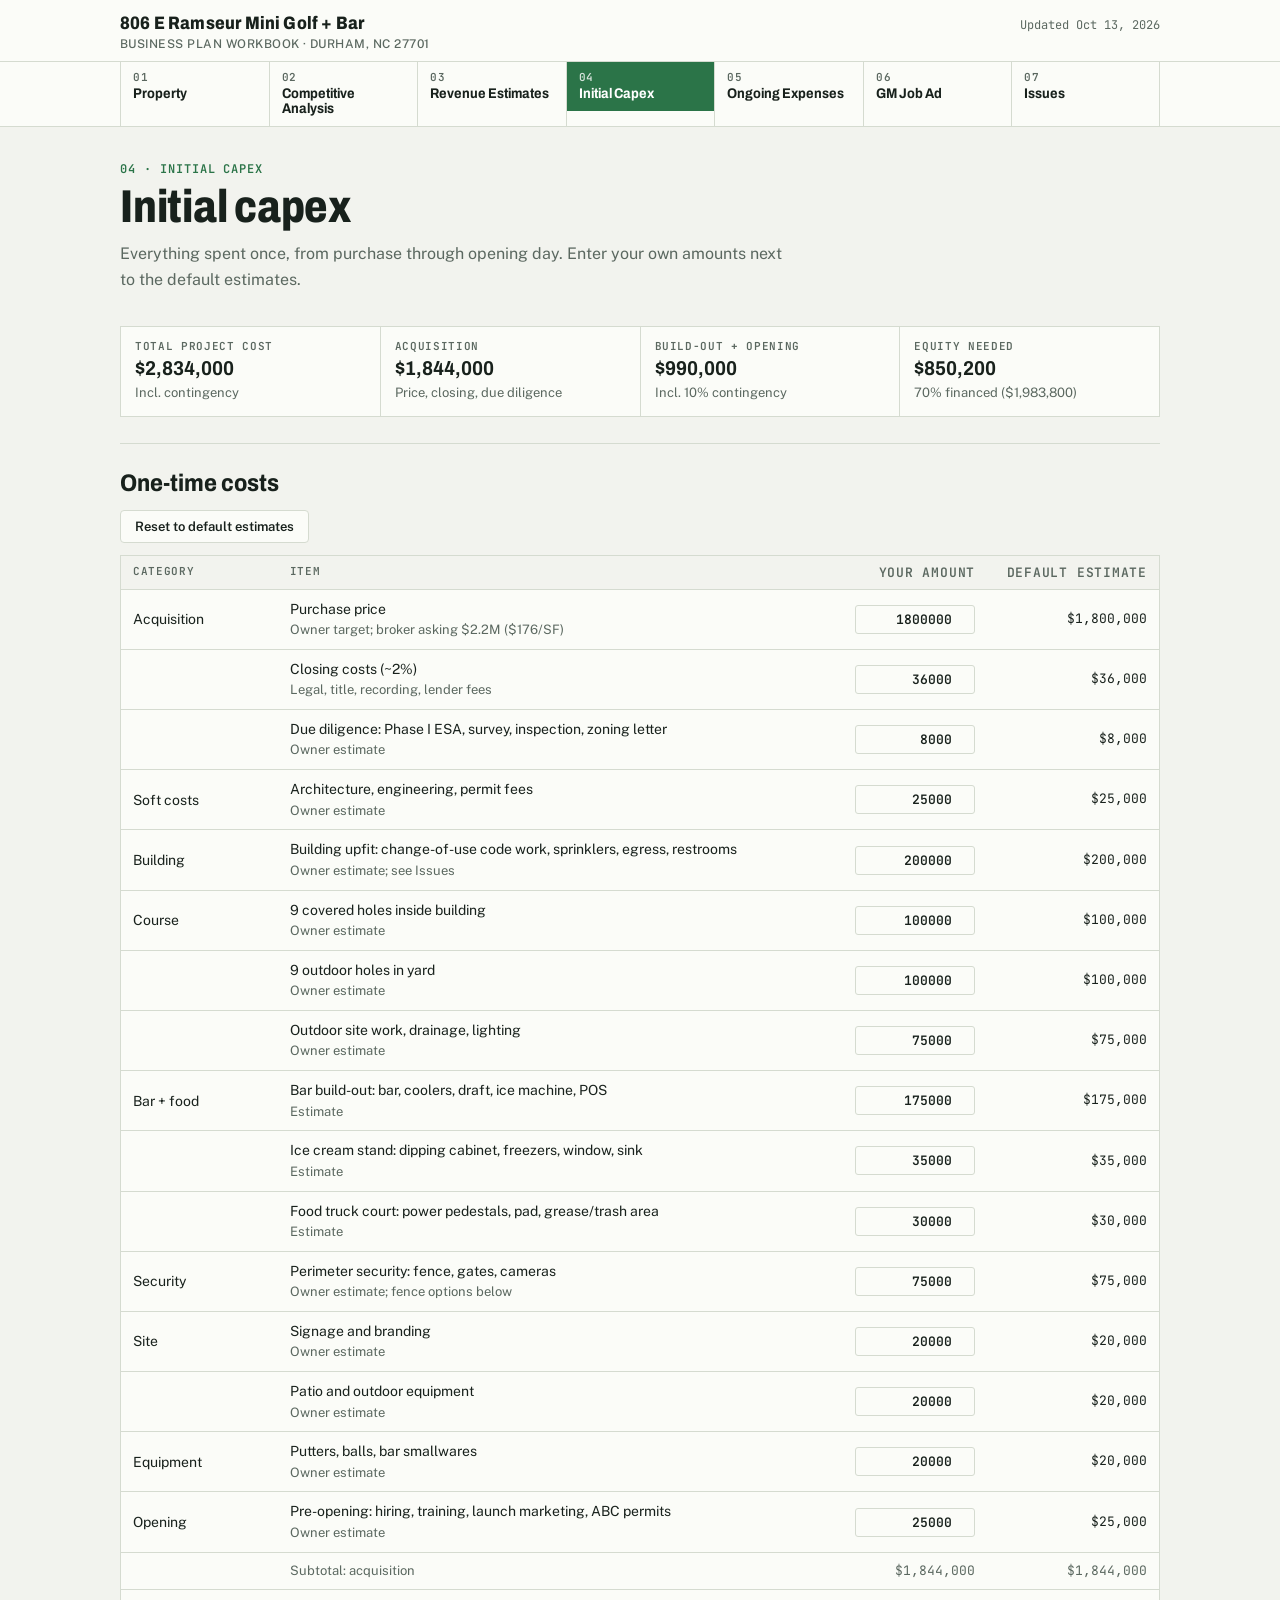
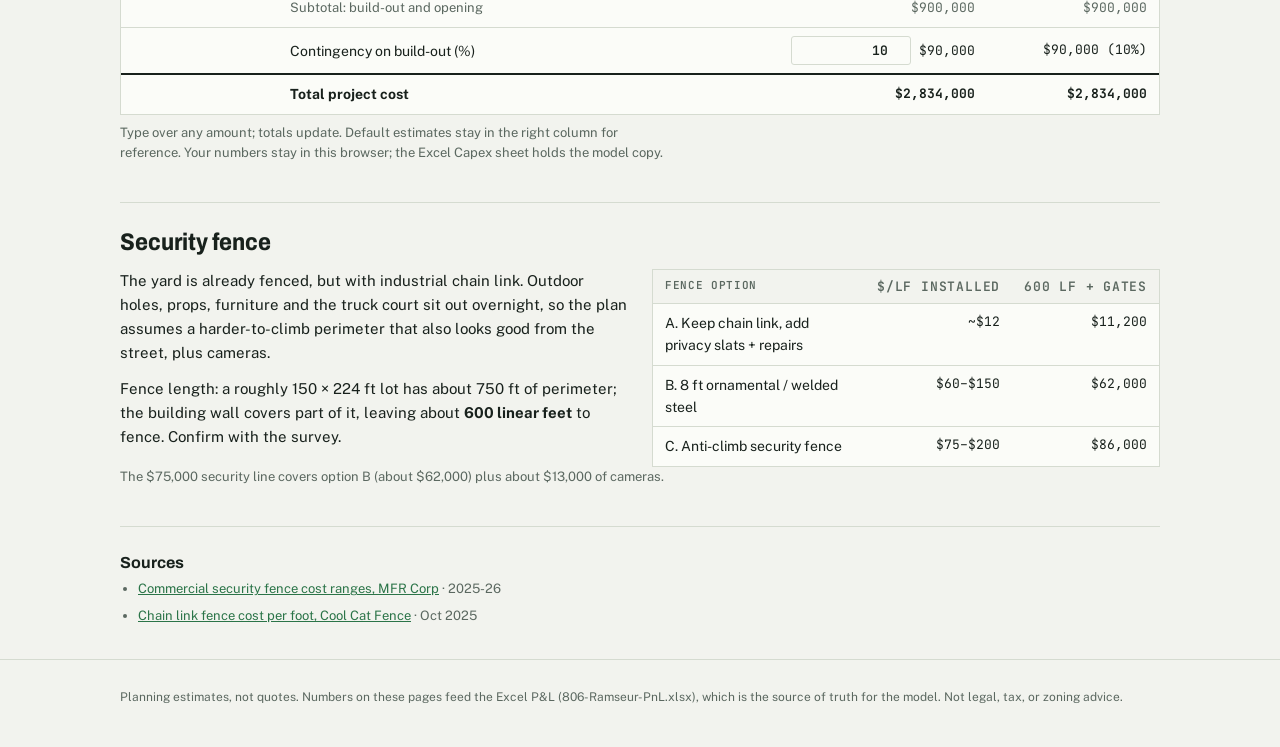
==== capex.html @ c02e5e4b "Add files via upload" ====
<!doctype html><html lang="en"><head><meta charset="utf-8"><meta name="viewport" content="width=device-width, initial-scale=1, viewport-fit=cover"><title>806 Ramseur Initial Capex</title><link rel="preconnect" href="https://fonts.googleapis.com"><link rel="preconnect" href="https://fonts.gstatic.com" crossorigin><link rel="stylesheet" href="https://fonts.googleapis.com/css2?family=Archivo:wdth,wght@75..100,500..800&family=JetBrains+Mono:wght@400;600&family=Public+Sans:wght@400;600;700&display=swap"><link rel="stylesheet" href="styles.css"></head><body>
<header class="mast"><div class="wrap"><div class="brand">806 E Ramseur Mini Golf + Bar<small>Business plan workbook · Durham, NC 27701</small></div><div class="meta">Updated Oct 13, 2026</div></div></header>
<nav class="card-nav" aria-label="Plan sections"><ol><li><a href="index.html"><span class="no">01</span><span class="nm">Property</span></a></li><li><a href="competition.html"><span class="no">02</span><span class="nm">Competitive Analysis</span></a></li><li><a href="revenue.html"><span class="no">03</span><span class="nm">Revenue Estimates</span></a></li><li><a href="capex.html" aria-current="page"><span class="no">04</span><span class="nm">Initial Capex</span></a></li><li><a href="opex.html"><span class="no">05</span><span class="nm">Ongoing Expenses</span></a></li><li><a href="gm-ad.html"><span class="no">06</span><span class="nm">GM Job Ad</span></a></li><li><a href="issues.html"><span class="no">07</span><span class="nm">Issues</span></a></li></ol></nav>
<main class="wrap">
<div class="ph"><div class="eyebrow">04 · Initial Capex</div><h1>Initial capex</h1><p class="lede">Everything spent once, from purchase through opening day. Enter your own amounts next to the default estimates.</p></div>

<section><div class="facts">
<div class="fact"><div class="k">Total project cost</div><div class="v" id="k_tot"></div><div class="s">Incl. contingency</div></div>
<div class="fact"><div class="k">Acquisition</div><div class="v" id="k_acq"></div><div class="s">Price, closing, due diligence</div></div>
<div class="fact"><div class="k">Build-out + opening</div><div class="v" id="k_bld"></div><div class="s" id="k_bld_s"></div></div>
<div class="fact"><div class="k">Equity needed</div><div class="v" id="k_eq"></div><div class="s" id="k_eq_s"></div></div>
</div></section>
<section><h2>One-time costs</h2>
<div class="btns" style="margin-bottom:12px"><button type="button" id="reset">Reset to default estimates</button></div>
<div class="tw"><table class="grid">
<thead><tr><th>Category</th><th>Item</th><th class="n">Your amount</th><th class="n">Default estimate</th></tr></thead>
<tbody id="ctab"></tbody></table></div>
<p class="note" id="cmsg" style="margin-top:8px">Type over any amount; totals update. Default estimates stay in the right column for reference. Your numbers stay in this browser; the Excel Capex sheet holds the model copy.</p>
</section>

<section><h2>Security fence</h2>
<div class="two">
<div><p>The yard is already fenced, but with industrial chain link. Outdoor holes, props, furniture and the truck court sit out overnight, so the plan assumes a harder-to-climb perimeter that also looks good from the street, plus cameras.</p>
<p>Fence length: a roughly 150 × 224 ft lot has about 750 ft of perimeter; the building wall covers part of it, leaving about <b>600 linear feet</b> to fence. Confirm with the survey.</p></div>
<div class="tw"><table>
<thead><tr><th>Fence option</th><th class="n">$/LF installed</th><th class="n">600 LF + gates</th></tr></thead>
<tbody>
<tr><td>A. Keep chain link, add privacy slats + repairs</td><td class="n">~$12</td><td class="n">$11,200</td></tr>
<tr><td>B. 8 ft ornamental / welded steel</td><td class="n">$60–$150</td><td class="n">$62,000</td></tr>
<tr><td>C. Anti-climb security fence</td><td class="n">$75–$200</td><td class="n">$86,000</td></tr>
</tbody></table></div></div>
<p class="note">The $75,000 security line covers option B (about $62,000) plus about $13,000 of cameras.</p>
</section>
<script>
const CC={"items": [{"cat": "Acquisition", "item": "Purchase price", "dflt": 1800000, "basis": "Owner target; broker asking $2.2M ($176/SF)"}, {"cat": "Acquisition", "item": "Closing costs (~2%)", "dflt": 36000, "basis": "Legal, title, recording, lender fees"}, {"cat": "Acquisition", "item": "Due diligence: Phase I ESA, survey, inspection, zoning letter", "dflt": 8000, "basis": "Owner estimate"}, {"cat": "Soft costs", "item": "Architecture, engineering, permit fees", "dflt": 25000, "basis": "Owner estimate"}, {"cat": "Building", "item": "Building upfit: change-of-use code work, sprinklers, egress, restrooms", "dflt": 200000, "basis": "Owner estimate; see Issues"}, {"cat": "Course", "item": "9 covered holes inside building", "dflt": 100000, "basis": "Owner estimate"}, {"cat": "Course", "item": "9 outdoor holes in yard", "dflt": 100000, "basis": "Owner estimate"}, {"cat": "Course", "item": "Outdoor site work, drainage, lighting", "dflt": 75000, "basis": "Owner estimate"}, {"cat": "Bar + food", "item": "Bar build-out: bar, coolers, draft, ice machine, POS", "dflt": 175000, "basis": "Estimate"}, {"cat": "Bar + food", "item": "Ice cream stand: dipping cabinet, freezers, window, sink", "dflt": 35000, "basis": "Estimate"}, {"cat": "Bar + food", "item": "Food truck court: power pedestals, pad, grease/trash area", "dflt": 30000, "basis": "Estimate"}, {"cat": "Security", "item": "Perimeter security: fence, gates, cameras", "dflt": 75000, "basis": "Owner estimate; fence options below"}, {"cat": "Site", "item": "Signage and branding", "dflt": 20000, "basis": "Owner estimate"}, {"cat": "Site", "item": "Patio and outdoor equipment", "dflt": 20000, "basis": "Owner estimate"}, {"cat": "Equipment", "item": "Putters, balls, bar smallwares", "dflt": 20000, "basis": "Owner estimate"}, {"cat": "Opening", "item": "Pre-opening: hiring, training, launch marketing, ABC permits", "dflt": 25000, "basis": "Owner estimate"}], "cont": 0.1, "debt": 0.7};
const fmt=v=>'$'+Math.round(v).toLocaleString('en-US');
let V=CC.items.map(x=>x.dflt),CONT=CC.cont;
try{const sv=JSON.parse(localStorage.getItem('ramseur-capex'));if(sv&&sv.v&&sv.v.length===V.length){V=sv.v;CONT=sv.c}}catch(e){}
function build(){let h='',cur='';
 CC.items.forEach((x,i)=>{h+=`<tr><td>${x.cat!==cur?x.cat:''}</td><td>${x.item}<div class="note">${x.basis}</div></td><td class="n"><input id="c${i}" type="number" min="0" step="1000" inputmode="decimal" value="${V[i]}" aria-label="${x.item}" style="width:120px"></td><td class="n">${fmt(x.dflt)}</td></tr>`;cur=x.cat});
 h+=`<tr class="sub"><td></td><td>Subtotal: acquisition</td><td class="n" id="s_acq"></td><td class="n" id="d_acq"></td></tr>`;
 h+=`<tr class="sub"><td></td><td>Subtotal: build-out and opening</td><td class="n" id="s_bld"></td><td class="n" id="d_bld"></td></tr>`;
 h+=`<tr><td></td><td>Contingency on build-out (%)</td><td class="n"><input id="cont" type="number" min="0" step="1" value="${Math.round(CONT*100)}" aria-label="Contingency percent" style="width:120px"> <span id="s_cont"></span></td><td class="n" id="d_cont"></td></tr>`;
 h+=`<tr class="total"><td></td><td>Total project cost</td><td class="n" id="s_tot"></td><td class="n" id="d_tot"></td></tr>`;
 document.getElementById('ctab').innerHTML=h}
function calc(){V=CC.items.map((x,i)=>parseFloat(document.getElementById('c'+i).value)||0);CONT=(parseFloat(document.getElementById('cont').value)||0)/100;
 const sum=(arr,acq)=>CC.items.reduce((s,x,i)=>s+((x.cat==='Acquisition')===acq?arr[i]:0),0);
 const a=sum(V,true),b=sum(V,false),c=b*CONT,t=a+b+c;
 const D=CC.items.map(x=>x.dflt),da=sum(D,true),db=sum(D,false),dc=db*CC.cont,dt=da+db+dc;
 const set=(id,v)=>document.getElementById(id).textContent=v;
 set('s_acq',fmt(a));set('s_bld',fmt(b));set('s_cont',fmt(c));set('s_tot',fmt(t));
 set('d_acq',fmt(da));set('d_bld',fmt(db));set('d_cont',fmt(dc)+' ('+Math.round(CC.cont*100)+'%)');set('d_tot',fmt(dt));
 set('k_tot',fmt(t));set('k_acq',fmt(a));set('k_bld',fmt(b+c));set('k_bld_s','Incl. '+Math.round(CONT*100)+'% contingency');
 set('k_eq',fmt(t*(1-CC.debt)));set('k_eq_s',Math.round(CC.debt*100)+'% financed ('+fmt(t*CC.debt)+')');
 try{localStorage.setItem('ramseur-capex',JSON.stringify({v:V,c:CONT}))}catch(e){}}
build();calc();
document.addEventListener('input',e=>{if(e.target.matches('input'))calc()});
document.getElementById('reset').addEventListener('click',()=>{V=CC.items.map(x=>x.dflt);CONT=CC.cont;build();calc();document.getElementById('cmsg').textContent='Default estimates restored.'});
</script>
<section><h3>Sources</h3><ul class="sources plain"><li><a href="https://mfrcorp.com/how-much-does-a-commercial-security-fence-cost-and-what-affects-pricing/" target="_blank" rel="noopener">Commercial security fence cost ranges, MFR Corp</a> · 2025-26</li><li><a href="https://coolcatfence.com/chain-link-fence-cost-per-foot/" target="_blank" rel="noopener">Chain link fence cost per foot, Cool Cat Fence</a> · Oct 2025</li></ul></section>
</main>
<footer><div class="wrap">Planning estimates, not quotes. Numbers on these pages feed the Excel P&amp;L (806-Ramseur-PnL.xlsx), which is the source of truth for the model. Not legal, tax, or zoning advice.</div></footer></body></html>
---- styles.css ----
/* Layout: one 1080px column; a scorecard-style nav strip across the top, sections stacked, tables in scroll wells */
:root{
  --bg:#f2f3ee; --surface:#fbfcf8; --ink:#18211c; --muted:#5b6860; --line:#d5dbd0;
  --turf:#2b7448; --turf-ink:#ffffff; --turf-soft:#e2eee5;
  --flag:#b9410f; --flag-soft:#f9e6dc; --amber:#9a6412; --amber-soft:#f6ecd6;
  --f-display:"Archivo","Arial Narrow",Arial,sans-serif;
  --f-body:"Public Sans",system-ui,-apple-system,"Segoe UI",sans-serif;
  --f-mono:"JetBrains Mono",ui-monospace,Menlo,Consolas,monospace;
}
@media (prefers-color-scheme: dark){:root:not([data-theme="light"]){
  --bg:#111613; --surface:#18201b; --ink:#e5ebe4; --muted:#9aa89f; --line:#2a352e;
  --turf:#5dbb84; --turf-ink:#0d140f; --turf-soft:#1d3226;
  --flag:#f08a5b; --flag-soft:#3a2118; --amber:#e3ac52; --amber-soft:#332818; color-scheme:dark}}
:root[data-theme="dark"]{
  --bg:#111613; --surface:#18201b; --ink:#e5ebe4; --muted:#9aa89f; --line:#2a352e;
  --turf:#5dbb84; --turf-ink:#0d140f; --turf-soft:#1d3226;
  --flag:#f08a5b; --flag-soft:#3a2118; --amber:#e3ac52; --amber-soft:#332818; color-scheme:dark}

*{box-sizing:border-box}
body{margin:0;background:var(--bg);color:var(--ink);font:15px/1.6 var(--f-body)}
a{color:var(--turf)}
a:focus-visible,button:focus-visible,input:focus-visible,select:focus-visible{outline:2px solid var(--turf);outline-offset:2px}
.wrap{max-width:1080px;margin:0 auto;padding-inline:20px}

/* masthead */
.mast{border-bottom:1px solid var(--line);background:var(--surface)}
.mast .wrap{display:flex;flex-wrap:wrap;align-items:baseline;justify-content:space-between;gap:4px 16px;padding-block:14px 10px}
.brand{font:800 18px/1.1 var(--f-display);font-stretch:85%;letter-spacing:.01em}
.brand small{display:block;font:500 12px var(--f-body);color:var(--muted);letter-spacing:.04em;text-transform:uppercase;margin-top:3px}
.mast .meta{font:12px var(--f-mono);color:var(--muted)}

/* scorecard nav */
.card-nav{overflow-x:auto;border-bottom:1px solid var(--line);background:var(--surface)}
.card-nav ol{list-style:none;margin:0 auto;padding:0 20px;max-width:1080px;display:grid;grid-template-columns:repeat(7,minmax(108px,1fr))}
.card-nav li{border-left:1px solid var(--line)}
.card-nav li:last-child{border-right:1px solid var(--line)}
.card-nav a{display:flex;flex-direction:column;gap:2px;padding:8px 12px 10px;text-decoration:none;color:var(--ink)}
.card-nav a .no{font:600 11px var(--f-mono);color:var(--muted);letter-spacing:.06em}
.card-nav a .nm{font:700 14px var(--f-display);font-stretch:90%}
.card-nav a:hover{background:var(--turf-soft)}
.card-nav a[aria-current="page"]{background:var(--turf);color:var(--turf-ink)}
.card-nav a[aria-current="page"] .no{color:var(--turf-ink);opacity:.8}

/* page header */
.ph{padding-block:34px 8px}
.eyebrow{font:600 12px var(--f-mono);letter-spacing:.08em;text-transform:uppercase;color:var(--turf)}
h1{font:800 clamp(30px,5vw,46px)/1.05 var(--f-display);font-stretch:80%;margin:6px 0 10px;text-wrap:balance;letter-spacing:-.005em}
h2{font:750 24px/1.15 var(--f-display);font-stretch:88%;margin:0 0 12px;text-wrap:balance}
h3{font:700 16px/1.3 var(--f-display);margin:0 0 6px}
.lede{max-width:68ch;color:var(--muted);font-size:16px;margin:0}
section{padding-block:26px;border-top:1px solid var(--line)}
.ph + section{border-top:0}
p{max-width:70ch;margin:0 0 12px}
ul.plain{margin:0;padding-left:18px;max-width:70ch}
ul.plain li{margin-bottom:6px}

/* facts */
.facts{display:grid;grid-template-columns:repeat(auto-fit,minmax(200px,1fr));gap:0;border-top:1px solid var(--line);border-left:1px solid var(--line)}
.fact{background:var(--surface);padding:12px 14px;min-width:0;border-right:1px solid var(--line);border-bottom:1px solid var(--line)}
.fact .k{font:600 11px var(--f-mono);letter-spacing:.06em;text-transform:uppercase;color:var(--muted)}
.fact .v{font:700 20px/1.25 var(--f-display);font-stretch:90%;margin-top:3px;font-variant-numeric:tabular-nums}
.fact .s{font-size:13px;color:var(--muted);margin-top:2px}

/* tables */
.tw{overflow-x:auto;border:1px solid var(--line);background:var(--surface)}
table{border-collapse:collapse;width:100%;font-size:14px}
th,td{padding:8px 12px;text-align:left;vertical-align:top;border-bottom:1px solid var(--line)}
thead th{font:600 11px var(--f-mono);letter-spacing:.06em;text-transform:uppercase;color:var(--muted);background:var(--bg);white-space:nowrap}
td.n,th.n{text-align:right;font-variant-numeric:tabular-nums;white-space:nowrap;font-family:var(--f-mono);font-size:13px}
tr.total td{font-weight:700;border-top:2px solid var(--ink);border-bottom:0}
tr.sub td{color:var(--muted);font-size:13px}
tbody tr:last-child td{border-bottom:0}

/* chips + callouts */
.chip{display:inline-block;font:600 11px var(--f-mono);letter-spacing:.04em;text-transform:uppercase;padding:2px 8px;border-radius:3px;white-space:nowrap}
.chip.inv{background:var(--flag-soft);color:var(--flag)}
.chip.open{background:var(--amber-soft);color:var(--amber)}
.chip.ok{background:var(--turf-soft);color:var(--turf)}
.callout{border-left:4px solid var(--flag);background:var(--flag-soft);padding:14px 16px;max-width:76ch}
.callout.green{border-color:var(--turf);background:var(--turf-soft)}
.callout p:last-child{margin-bottom:0}

.two{display:grid;grid-template-columns:repeat(auto-fit,minmax(300px,1fr));gap:24px}
.two > *{min-width:0}
.note{font-size:13px;color:var(--muted)}
.sources{font-size:13px;color:var(--muted)}
.sources li{margin-bottom:4px}
footer{padding-block:28px 40px;border-top:1px solid var(--line);font-size:12px;color:var(--muted)}

/* inputs */
.form{display:grid;grid-template-columns:repeat(auto-fill,minmax(230px,1fr));gap:14px 18px}
.form label{display:flex;flex-direction:column;gap:4px;font-size:13px;color:var(--muted)}
.form label b{color:var(--ink);font-weight:600}
.form input{font:600 15px var(--f-mono);padding:8px 10px;border:1px solid var(--line);background:var(--surface);color:var(--ink);border-radius:4px;width:100%}
.group-h{grid-column:1/-1;font:600 11px var(--f-mono);letter-spacing:.08em;text-transform:uppercase;color:var(--turf);margin-top:8px}
.btns{display:flex;flex-wrap:wrap;gap:8px}
button{font:600 13px var(--f-body);padding:8px 14px;border-radius:4px;border:1px solid var(--line);background:var(--surface);color:var(--ink);cursor:pointer}
button:hover{border-color:var(--turf)}
button[aria-pressed="true"]{background:var(--turf);color:var(--turf-ink);border-color:var(--turf)}
.big{font:800 clamp(34px,6vw,52px)/1 var(--f-display);font-stretch:80%;font-variant-numeric:tabular-nums}
.mix{display:flex;height:16px;border:1px solid var(--line);overflow:hidden;margin:10px 0 6px}
.mix span{display:block;height:100%}
.legend{display:flex;flex-wrap:wrap;gap:6px 16px;font-size:12px;color:var(--muted)}
.legend i{display:inline-block;width:10px;height:10px;margin-right:6px;vertical-align:-1px}

.ad{background:var(--surface);border:1px solid var(--line);padding:22px 24px;max-width:76ch}
.ad h3{font-size:20px}
.ad h4{font:600 12px var(--f-mono);letter-spacing:.06em;text-transform:uppercase;color:var(--muted);margin:16px 0 6px}
.ad p,.ad li{font-size:14px}

svg text{font-family:var(--f-body)}
@media (prefers-reduced-motion: reduce){*{transition:none!important}}
@media (max-width:520px){.wrap{padding-inline:16px}.card-nav ol{padding:0 16px}th,td{padding:7px 9px}}
.grid input{width:78px;font:600 13px var(--f-mono);padding:5px 7px;border:1px solid var(--line);background:var(--surface);color:var(--ink);border-radius:3px;text-align:right}
.grid td{vertical-align:middle}
.grid td:first-child{min-width:150px}
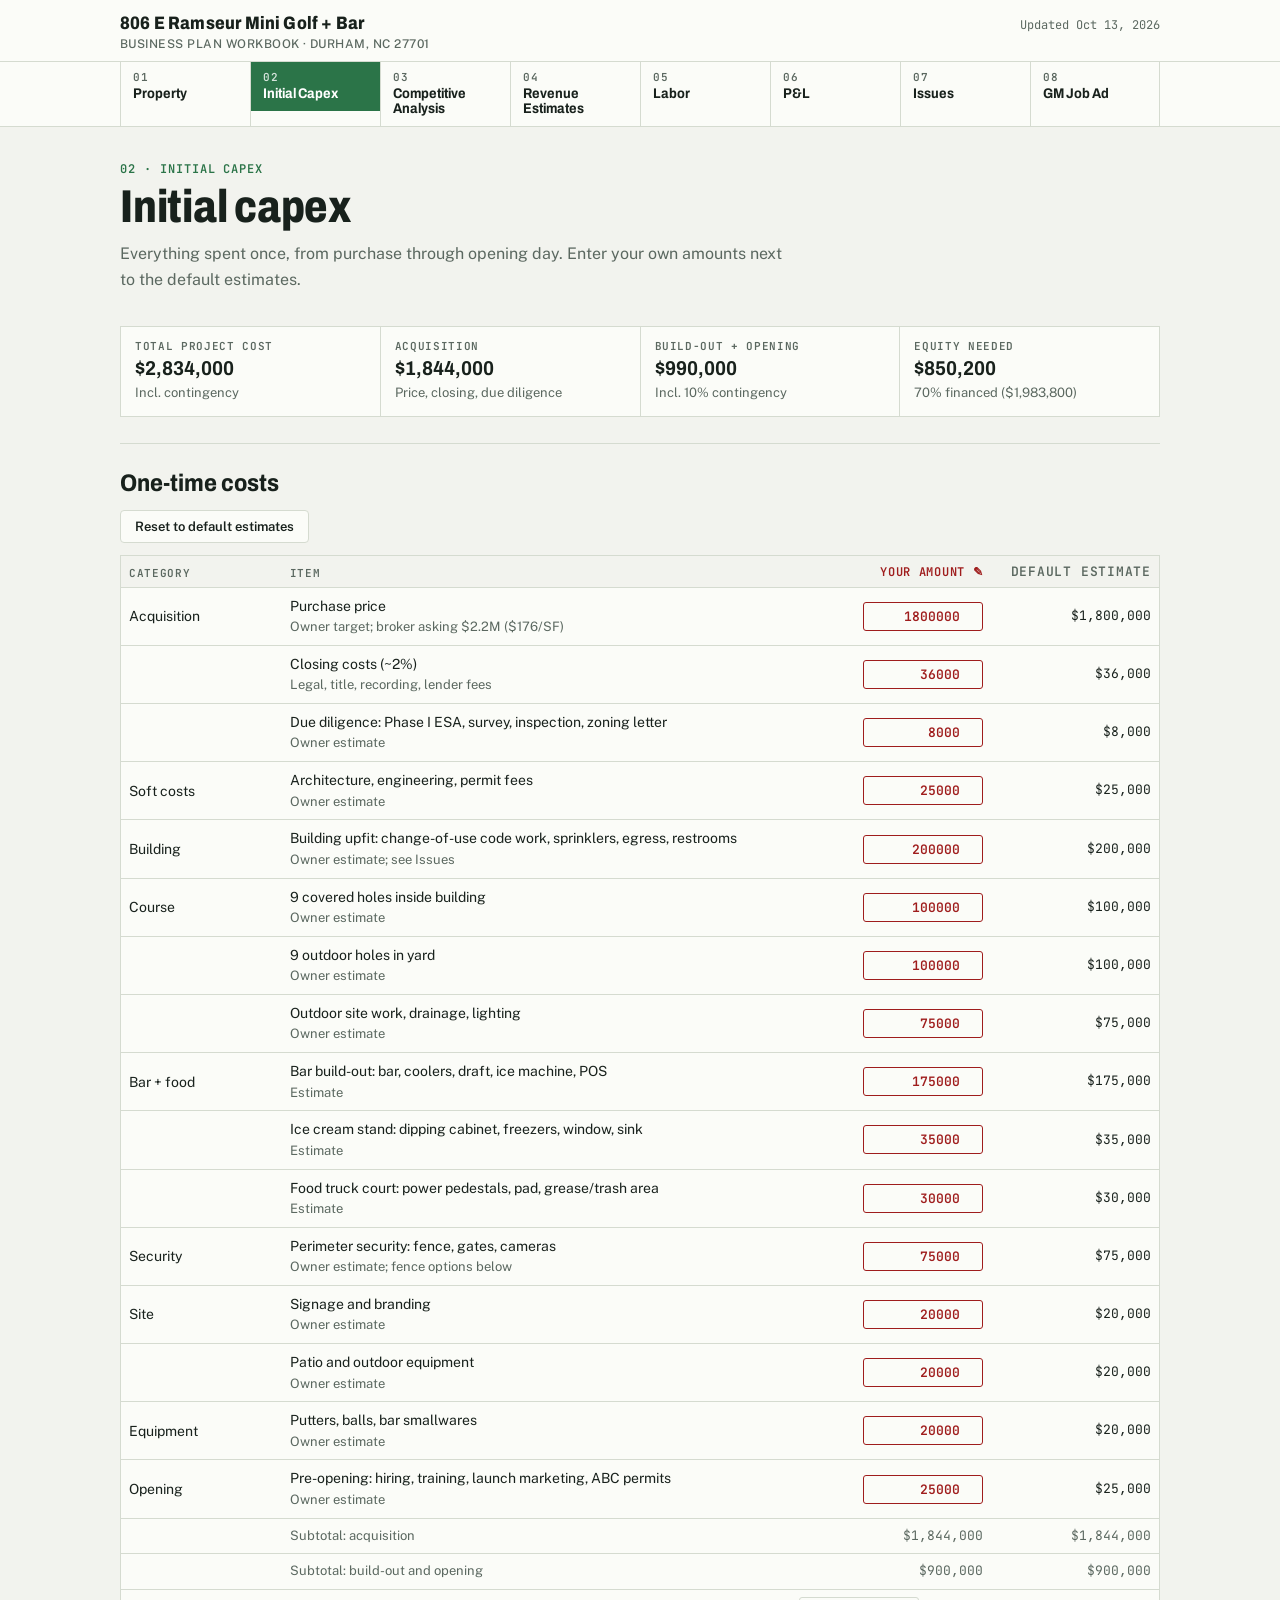
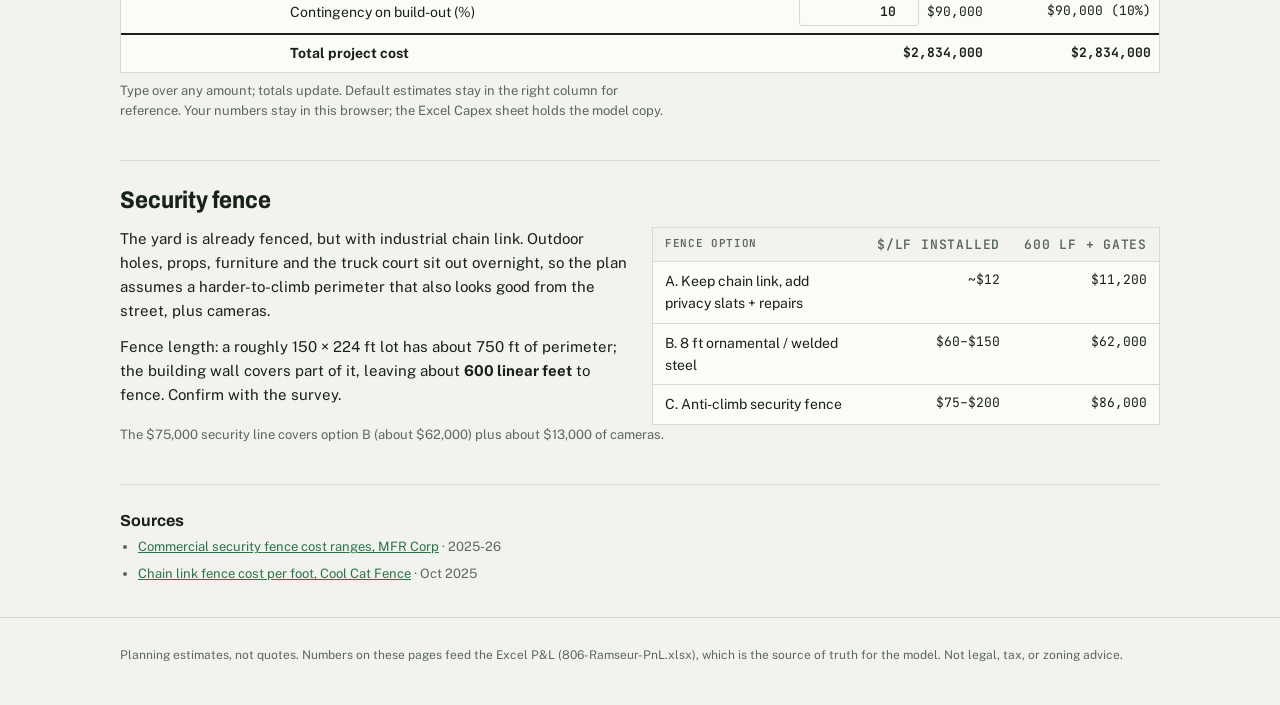
==== commit 97fa8193: "Add files via upload" ====
--- a/capex.html
+++ b/capex.html
@@ -1,8 +1,8 @@
 <!doctype html><html lang="en"><head><meta charset="utf-8"><meta name="viewport" content="width=device-width, initial-scale=1, viewport-fit=cover"><title>806 Ramseur Initial Capex</title><link rel="preconnect" href="https://fonts.googleapis.com"><link rel="preconnect" href="https://fonts.gstatic.com" crossorigin><link rel="stylesheet" href="https://fonts.googleapis.com/css2?family=Archivo:wdth,wght@75..100,500..800&family=JetBrains+Mono:wght@400;600&family=Public+Sans:wght@400;600;700&display=swap"><link rel="stylesheet" href="styles.css"></head><body>
 <header class="mast"><div class="wrap"><div class="brand">806 E Ramseur Mini Golf + Bar<small>Business plan workbook · Durham, NC 27701</small></div><div class="meta">Updated Oct 13, 2026</div></div></header>
-<nav class="card-nav" aria-label="Plan sections"><ol><li><a href="index.html"><span class="no">01</span><span class="nm">Property</span></a></li><li><a href="competition.html"><span class="no">02</span><span class="nm">Competitive Analysis</span></a></li><li><a href="revenue.html"><span class="no">03</span><span class="nm">Revenue Estimates</span></a></li><li><a href="capex.html" aria-current="page"><span class="no">04</span><span class="nm">Initial Capex</span></a></li><li><a href="opex.html"><span class="no">05</span><span class="nm">Ongoing Expenses</span></a></li><li><a href="gm-ad.html"><span class="no">06</span><span class="nm">GM Job Ad</span></a></li><li><a href="issues.html"><span class="no">07</span><span class="nm">Issues</span></a></li></ol></nav>
+<nav class="card-nav" aria-label="Plan sections"><ol><li><a href="index.html"><span class="no">01</span><span class="nm">Property</span></a></li><li><a href="capex.html" aria-current="page"><span class="no">02</span><span class="nm">Initial Capex</span></a></li><li><a href="competition.html"><span class="no">03</span><span class="nm">Competitive Analysis</span></a></li><li><a href="revenue.html"><span class="no">04</span><span class="nm">Revenue Estimates</span></a></li><li><a href="labor.html"><span class="no">05</span><span class="nm">Labor</span></a></li><li><a href="pnl.html"><span class="no">06</span><span class="nm">P&amp;L</span></a></li><li><a href="issues.html"><span class="no">07</span><span class="nm">Issues</span></a></li><li><a href="gm-ad.html"><span class="no">08</span><span class="nm">GM Job Ad</span></a></li></ol></nav>
 <main class="wrap">
-<div class="ph"><div class="eyebrow">04 · Initial Capex</div><h1>Initial capex</h1><p class="lede">Everything spent once, from purchase through opening day. Enter your own amounts next to the default estimates.</p></div>
+<div class="ph"><div class="eyebrow">02 · Initial Capex</div><h1>Initial capex</h1><p class="lede">Everything spent once, from purchase through opening day. Enter your own amounts next to the default estimates.</p></div>
 
 <section><div class="facts">
 <div class="fact"><div class="k">Total project cost</div><div class="v" id="k_tot"></div><div class="s">Incl. contingency</div></div>
@@ -13,7 +13,7 @@
 <section><h2>One-time costs</h2>
 <div class="btns" style="margin-bottom:12px"><button type="button" id="reset">Reset to default estimates</button></div>
 <div class="tw"><table class="grid">
-<thead><tr><th>Category</th><th>Item</th><th class="n">Your amount</th><th class="n">Default estimate</th></tr></thead>
+<thead><tr><th>Category</th><th>Item</th><th class="n" style="color:var(--alert);font-size:12px">Your amount ✎</th><th class="n">Default estimate</th></tr></thead>
 <tbody id="ctab"></tbody></table></div>
 <p class="note" id="cmsg" style="margin-top:8px">Type over any amount; totals update. Default estimates stay in the right column for reference. Your numbers stay in this browser; the Excel Capex sheet holds the model copy.</p>
 </section>
@@ -37,7 +37,7 @@
 let V=CC.items.map(x=>x.dflt),CONT=CC.cont;
 try{const sv=JSON.parse(localStorage.getItem('ramseur-capex'));if(sv&&sv.v&&sv.v.length===V.length){V=sv.v;CONT=sv.c}}catch(e){}
 function build(){let h='',cur='';
- CC.items.forEach((x,i)=>{h+=`<tr><td>${x.cat!==cur?x.cat:''}</td><td>${x.item}<div class="note">${x.basis}</div></td><td class="n"><input id="c${i}" type="number" min="0" step="1000" inputmode="decimal" value="${V[i]}" aria-label="${x.item}" style="width:120px"></td><td class="n">${fmt(x.dflt)}</td></tr>`;cur=x.cat});
+ CC.items.forEach((x,i)=>{h+=`<tr><td>${x.cat!==cur?x.cat:''}</td><td>${x.item}<div class="note">${x.basis}</div></td><td class="n"><input id="c${i}" type="number" min="0" step="1000" inputmode="decimal" value="${V[i]}" aria-label="${x.item}" style="width:120px;border-color:var(--alert);color:var(--alert)"></td><td class="n">${fmt(x.dflt)}</td></tr>`;cur=x.cat});
  h+=`<tr class="sub"><td></td><td>Subtotal: acquisition</td><td class="n" id="s_acq"></td><td class="n" id="d_acq"></td></tr>`;
  h+=`<tr class="sub"><td></td><td>Subtotal: build-out and opening</td><td class="n" id="s_bld"></td><td class="n" id="d_bld"></td></tr>`;
  h+=`<tr><td></td><td>Contingency on build-out (%)</td><td class="n"><input id="cont" type="number" min="0" step="1" value="${Math.round(CONT*100)}" aria-label="Contingency percent" style="width:120px"> <span id="s_cont"></span></td><td class="n" id="d_cont"></td></tr>`;
--- a/styles.css
+++ b/styles.css
@@ -31,7 +31,7 @@
 
 /* scorecard nav */
 .card-nav{overflow-x:auto;border-bottom:1px solid var(--line);background:var(--surface)}
-.card-nav ol{list-style:none;margin:0 auto;padding:0 20px;max-width:1080px;display:grid;grid-template-columns:repeat(7,minmax(108px,1fr))}
+.card-nav ol{list-style:none;margin:0 auto;padding:0 20px;max-width:1080px;display:grid;grid-template-columns:repeat(8,minmax(100px,1fr))}
 .card-nav li{border-left:1px solid var(--line)}
 .card-nav li:last-child{border-right:1px solid var(--line)}
 .card-nav a{display:flex;flex-direction:column;gap:2px;padding:8px 12px 10px;text-decoration:none;color:var(--ink)}
@@ -114,3 +114,11 @@
 .grid input{width:78px;font:600 13px var(--f-mono);padding:5px 7px;border:1px solid var(--line);background:var(--surface);color:var(--ink);border-radius:3px;text-align:right}
 .grid td{vertical-align:middle}
 .grid td:first-child{min-width:150px}
+:root{--alert:#9f1d1d}
+@media (prefers-color-scheme: dark){:root:not([data-theme="light"]){--alert:#f28b82}}
+:root[data-theme="dark"]{--alert:#f28b82}
+.alert{color:var(--alert);font-size:15.5px;font-weight:600;margin:12px 0 0;max-width:80ch}
+.dflt{font:500 11px var(--f-mono);color:var(--muted);margin-top:3px}
+.grid th{white-space:normal;vertical-align:bottom}
+.grid input{width:66px}
+.grid td,.grid th{padding:7px 8px}
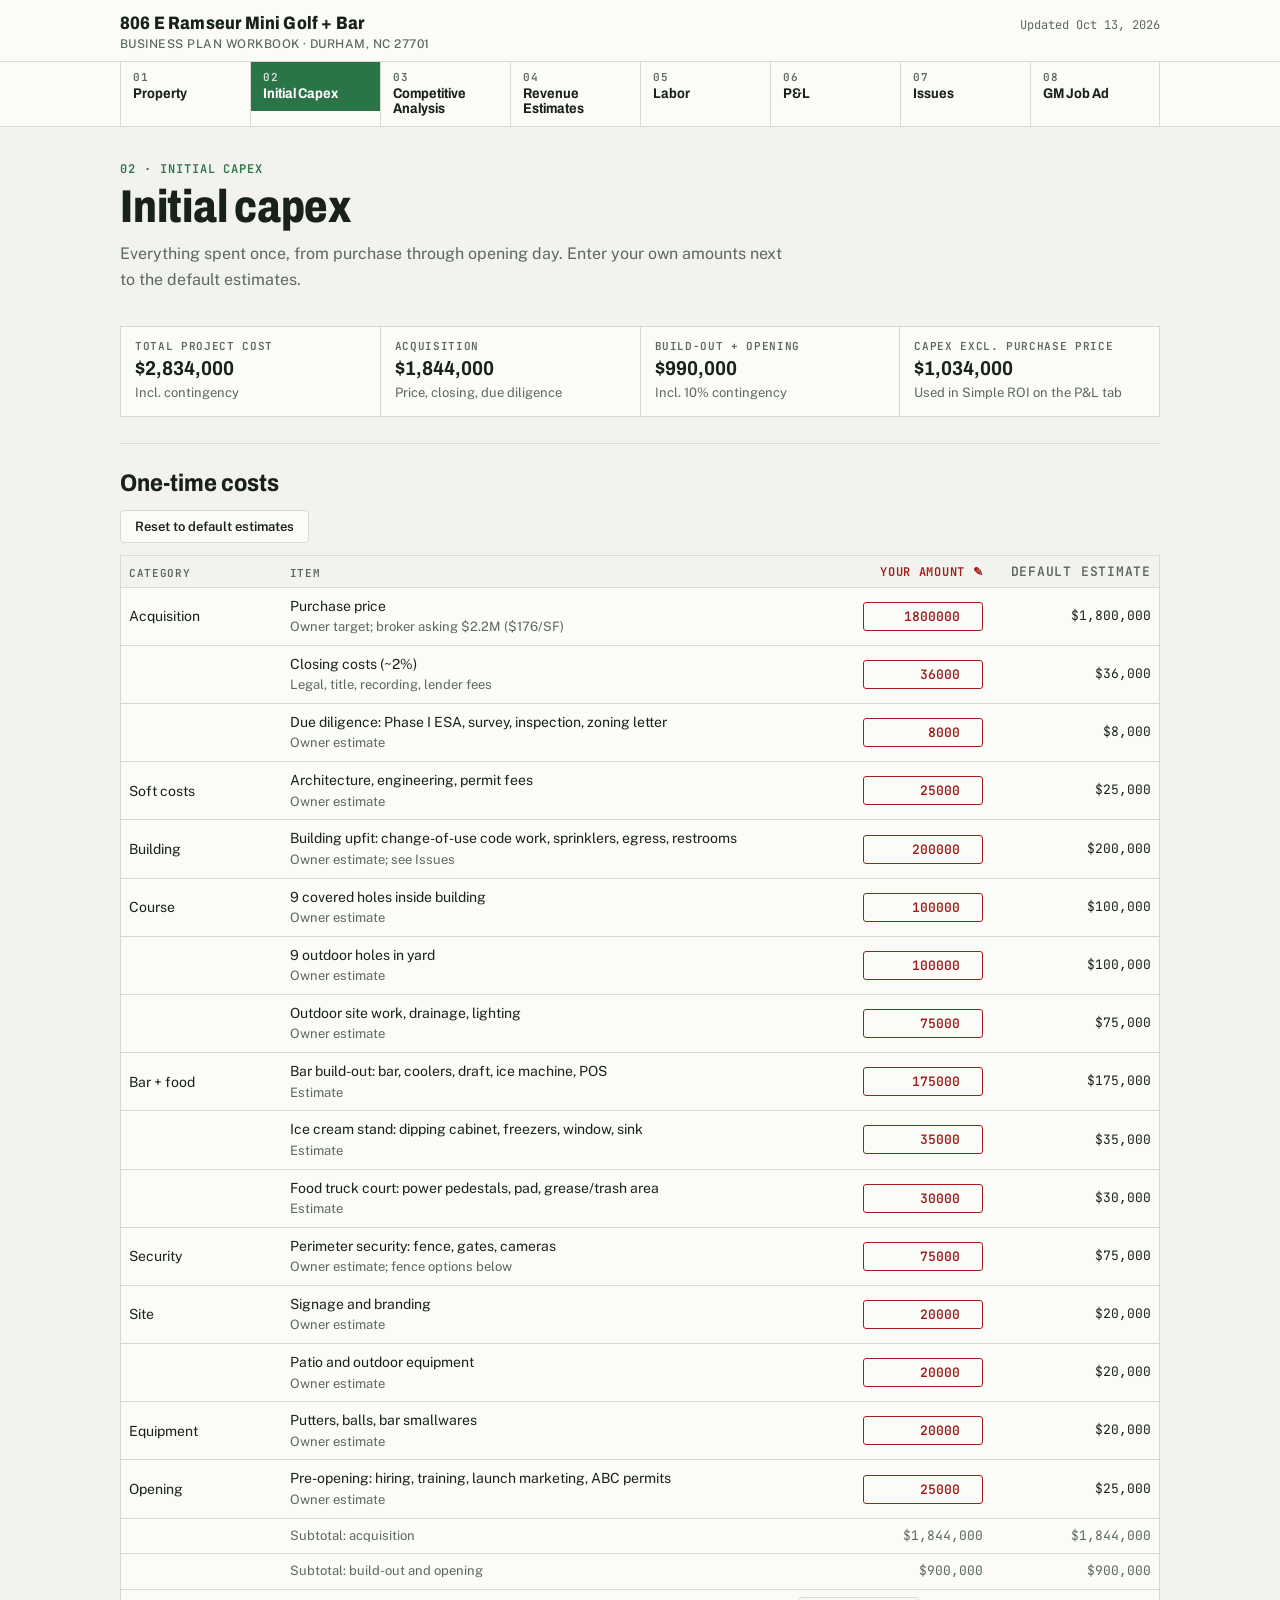
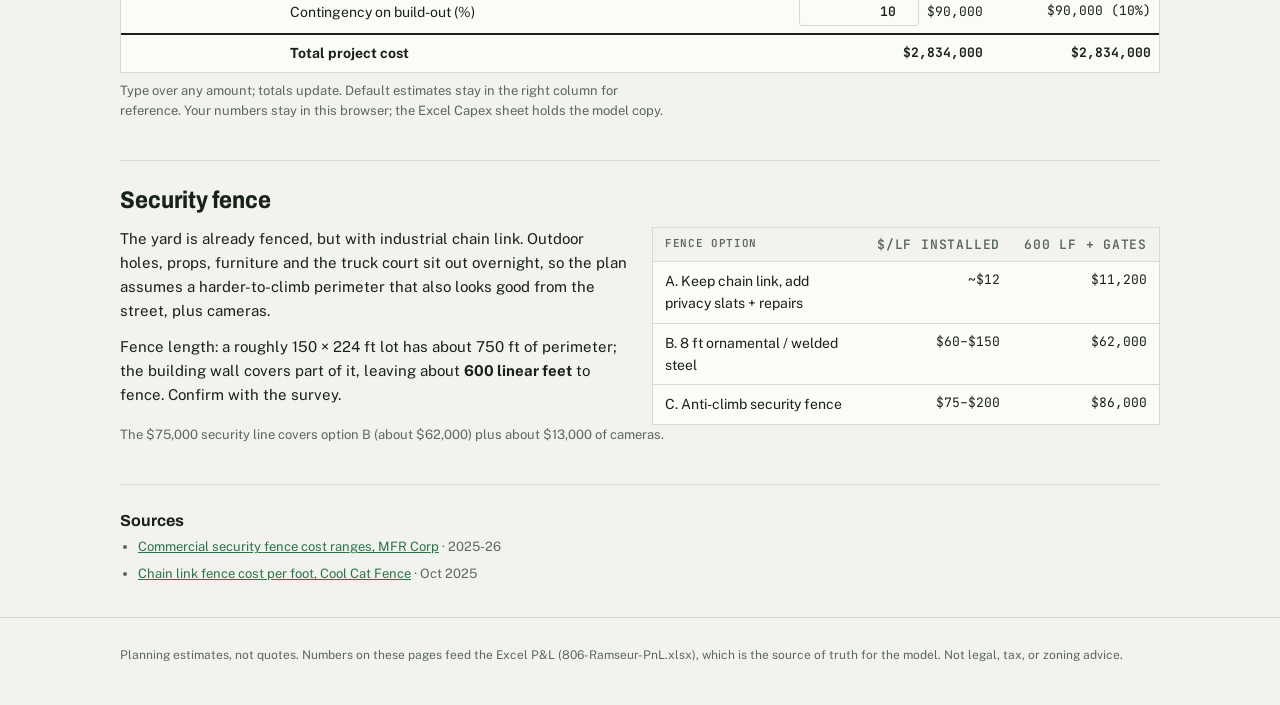
==== commit 331bdc4e: "Add files via upload" ====
--- a/capex.html
+++ b/capex.html
@@ -8,7 +8,7 @@
 <div class="fact"><div class="k">Total project cost</div><div class="v" id="k_tot"></div><div class="s">Incl. contingency</div></div>
 <div class="fact"><div class="k">Acquisition</div><div class="v" id="k_acq"></div><div class="s">Price, closing, due diligence</div></div>
 <div class="fact"><div class="k">Build-out + opening</div><div class="v" id="k_bld"></div><div class="s" id="k_bld_s"></div></div>
-<div class="fact"><div class="k">Equity needed</div><div class="v" id="k_eq"></div><div class="s" id="k_eq_s"></div></div>
+<div class="fact"><div class="k">Capex excl. purchase price</div><div class="v" id="k_eq"></div><div class="s" id="k_eq_s"></div></div>
 </div></section>
 <section><h2>One-time costs</h2>
 <div class="btns" style="margin-bottom:12px"><button type="button" id="reset">Reset to default estimates</button></div>
@@ -51,7 +51,7 @@
  set('s_acq',fmt(a));set('s_bld',fmt(b));set('s_cont',fmt(c));set('s_tot',fmt(t));
  set('d_acq',fmt(da));set('d_bld',fmt(db));set('d_cont',fmt(dc)+' ('+Math.round(CC.cont*100)+'%)');set('d_tot',fmt(dt));
  set('k_tot',fmt(t));set('k_acq',fmt(a));set('k_bld',fmt(b+c));set('k_bld_s','Incl. '+Math.round(CONT*100)+'% contingency');
- set('k_eq',fmt(t*(1-CC.debt)));set('k_eq_s',Math.round(CC.debt*100)+'% financed ('+fmt(t*CC.debt)+')');
+ set('k_eq',fmt(t-V[0]));set('k_eq_s','Used in Simple ROI on the P&L tab');
  try{localStorage.setItem('ramseur-capex',JSON.stringify({v:V,c:CONT}))}catch(e){}}
 build();calc();
 document.addEventListener('input',e=>{if(e.target.matches('input'))calc()});
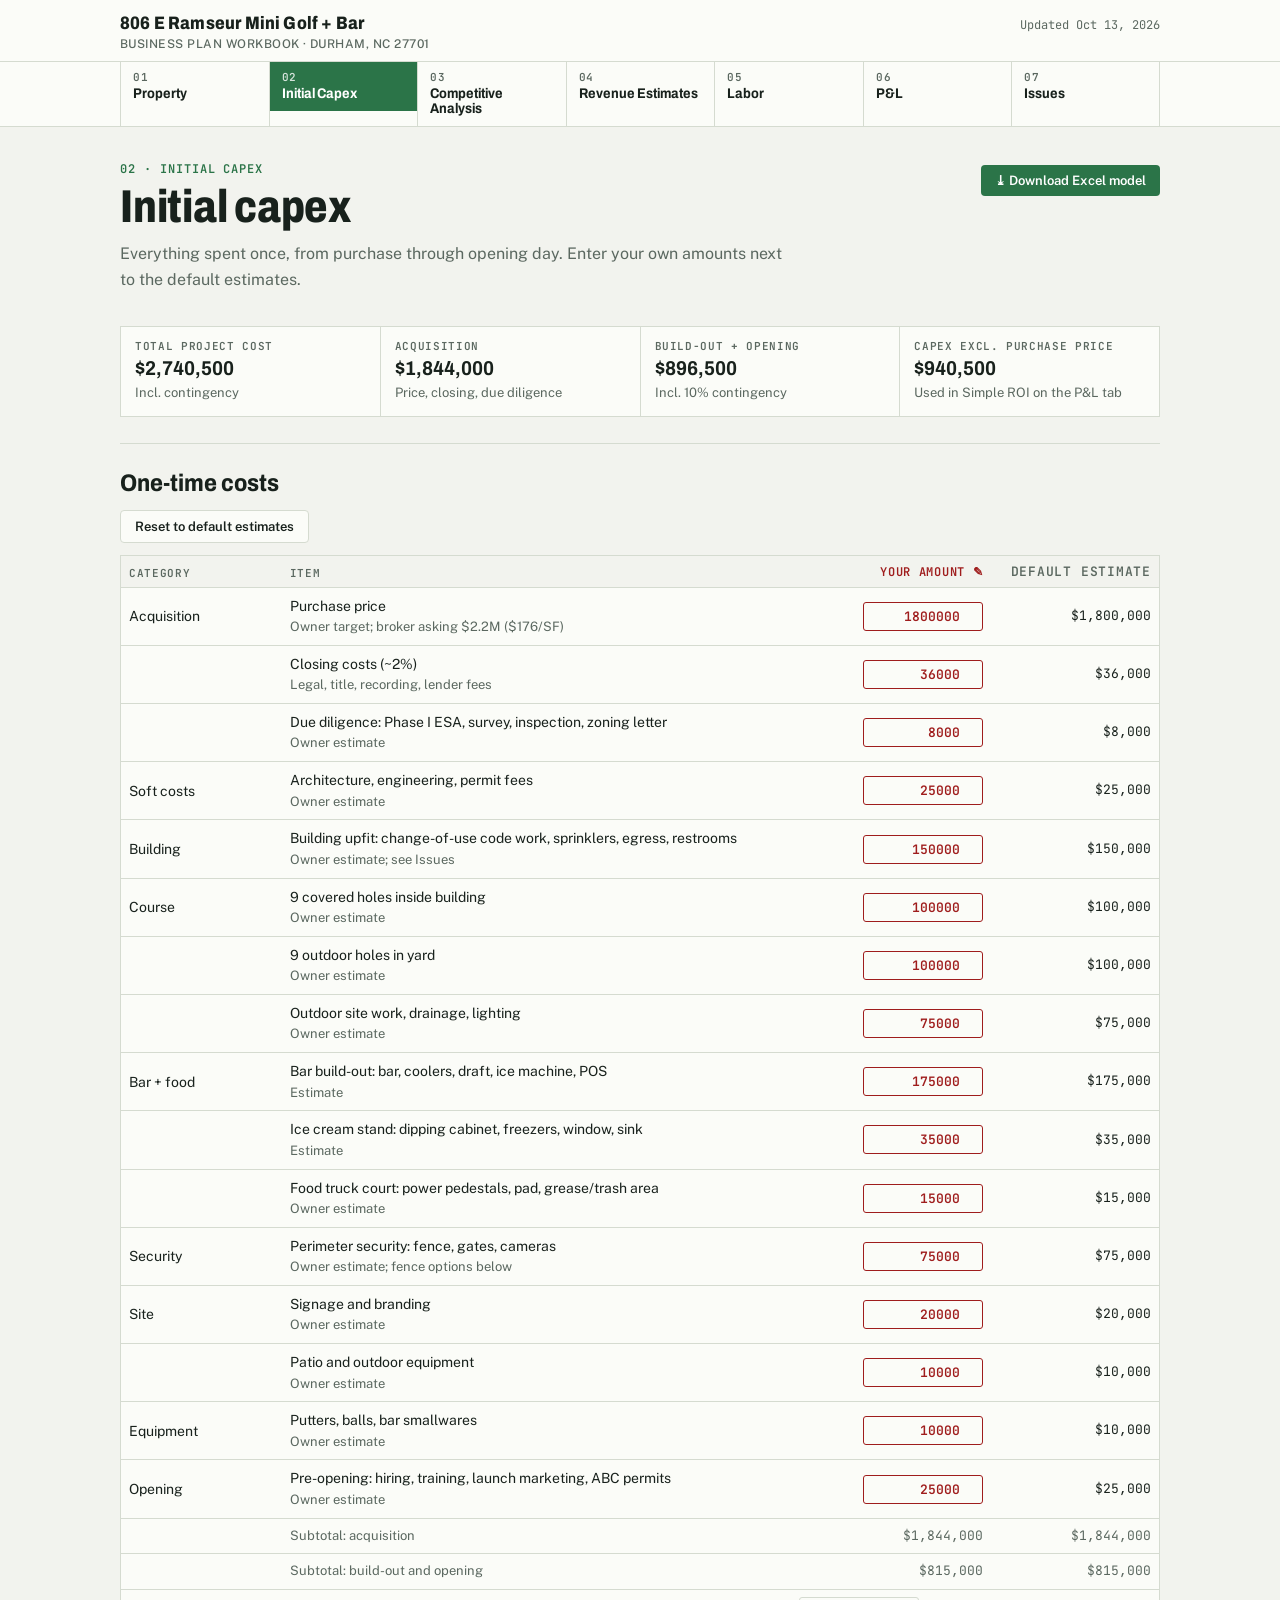
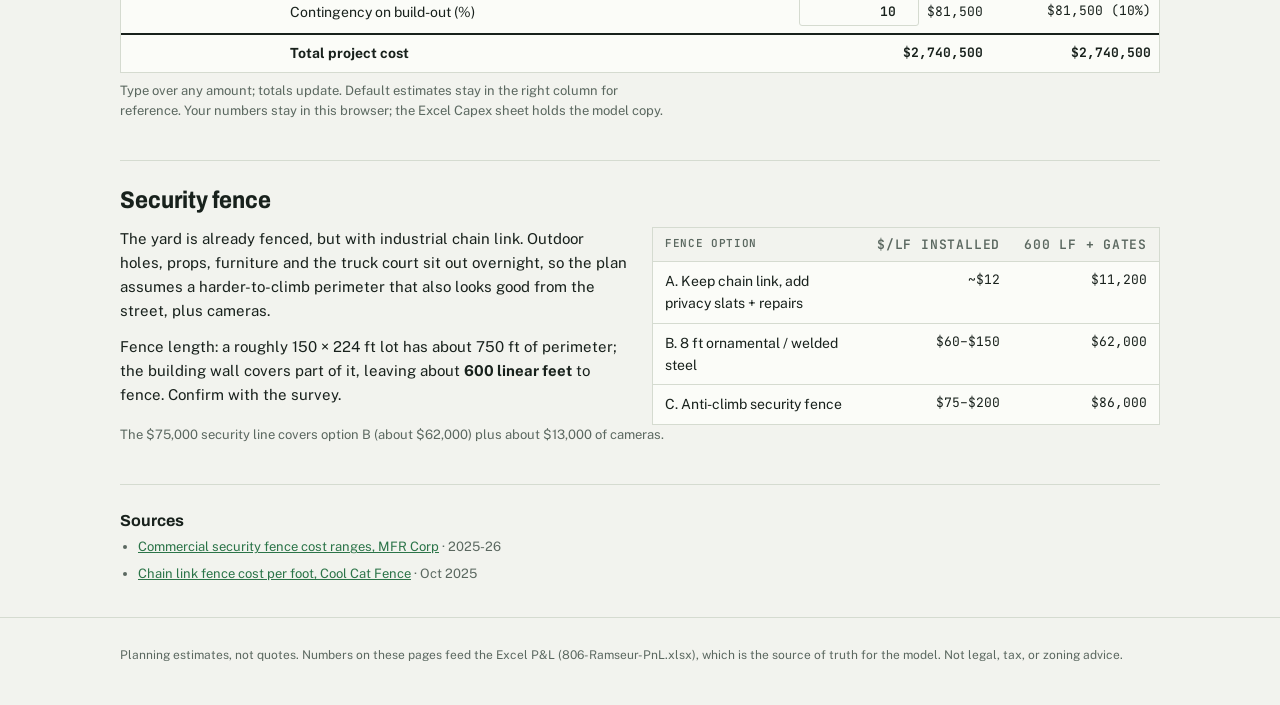
==== commit cc71b83d: "Add files via upload" ====
--- a/capex.html
+++ b/capex.html
@@ -1,8 +1,8 @@
 <!doctype html><html lang="en"><head><meta charset="utf-8"><meta name="viewport" content="width=device-width, initial-scale=1, viewport-fit=cover"><title>806 Ramseur Initial Capex</title><link rel="preconnect" href="https://fonts.googleapis.com"><link rel="preconnect" href="https://fonts.gstatic.com" crossorigin><link rel="stylesheet" href="https://fonts.googleapis.com/css2?family=Archivo:wdth,wght@75..100,500..800&family=JetBrains+Mono:wght@400;600&family=Public+Sans:wght@400;600;700&display=swap"><link rel="stylesheet" href="styles.css"></head><body>
 <header class="mast"><div class="wrap"><div class="brand">806 E Ramseur Mini Golf + Bar<small>Business plan workbook · Durham, NC 27701</small></div><div class="meta">Updated Oct 13, 2026</div></div></header>
-<nav class="card-nav" aria-label="Plan sections"><ol><li><a href="index.html"><span class="no">01</span><span class="nm">Property</span></a></li><li><a href="capex.html" aria-current="page"><span class="no">02</span><span class="nm">Initial Capex</span></a></li><li><a href="competition.html"><span class="no">03</span><span class="nm">Competitive Analysis</span></a></li><li><a href="revenue.html"><span class="no">04</span><span class="nm">Revenue Estimates</span></a></li><li><a href="labor.html"><span class="no">05</span><span class="nm">Labor</span></a></li><li><a href="pnl.html"><span class="no">06</span><span class="nm">P&amp;L</span></a></li><li><a href="issues.html"><span class="no">07</span><span class="nm">Issues</span></a></li><li><a href="gm-ad.html"><span class="no">08</span><span class="nm">GM Job Ad</span></a></li></ol></nav>
+<nav class="card-nav" aria-label="Plan sections"><ol><li><a href="index.html"><span class="no">01</span><span class="nm">Property</span></a></li><li><a href="capex.html" aria-current="page"><span class="no">02</span><span class="nm">Initial Capex</span></a></li><li><a href="competition.html"><span class="no">03</span><span class="nm">Competitive Analysis</span></a></li><li><a href="revenue.html"><span class="no">04</span><span class="nm">Revenue Estimates</span></a></li><li><a href="labor.html"><span class="no">05</span><span class="nm">Labor</span></a></li><li><a href="pnl.html"><span class="no">06</span><span class="nm">P&amp;L</span></a></li><li><a href="issues.html"><span class="no">07</span><span class="nm">Issues</span></a></li></ol></nav>
 <main class="wrap">
-<div class="ph"><div class="eyebrow">02 · Initial Capex</div><h1>Initial capex</h1><p class="lede">Everything spent once, from purchase through opening day. Enter your own amounts next to the default estimates.</p></div>
+<div class="ph"><a class="xl" href="806-Ramseur-PnL.xlsx" download>⤓ Download Excel model</a><div class="eyebrow">02 · Initial Capex</div><h1>Initial capex</h1><p class="lede">Everything spent once, from purchase through opening day. Enter your own amounts next to the default estimates.</p></div>
 
 <section><div class="facts">
 <div class="fact"><div class="k">Total project cost</div><div class="v" id="k_tot"></div><div class="s">Incl. contingency</div></div>
@@ -32,7 +32,7 @@
 <p class="note">The $75,000 security line covers option B (about $62,000) plus about $13,000 of cameras.</p>
 </section>
 <script>
-const CC={"items": [{"cat": "Acquisition", "item": "Purchase price", "dflt": 1800000, "basis": "Owner target; broker asking $2.2M ($176/SF)"}, {"cat": "Acquisition", "item": "Closing costs (~2%)", "dflt": 36000, "basis": "Legal, title, recording, lender fees"}, {"cat": "Acquisition", "item": "Due diligence: Phase I ESA, survey, inspection, zoning letter", "dflt": 8000, "basis": "Owner estimate"}, {"cat": "Soft costs", "item": "Architecture, engineering, permit fees", "dflt": 25000, "basis": "Owner estimate"}, {"cat": "Building", "item": "Building upfit: change-of-use code work, sprinklers, egress, restrooms", "dflt": 200000, "basis": "Owner estimate; see Issues"}, {"cat": "Course", "item": "9 covered holes inside building", "dflt": 100000, "basis": "Owner estimate"}, {"cat": "Course", "item": "9 outdoor holes in yard", "dflt": 100000, "basis": "Owner estimate"}, {"cat": "Course", "item": "Outdoor site work, drainage, lighting", "dflt": 75000, "basis": "Owner estimate"}, {"cat": "Bar + food", "item": "Bar build-out: bar, coolers, draft, ice machine, POS", "dflt": 175000, "basis": "Estimate"}, {"cat": "Bar + food", "item": "Ice cream stand: dipping cabinet, freezers, window, sink", "dflt": 35000, "basis": "Estimate"}, {"cat": "Bar + food", "item": "Food truck court: power pedestals, pad, grease/trash area", "dflt": 30000, "basis": "Estimate"}, {"cat": "Security", "item": "Perimeter security: fence, gates, cameras", "dflt": 75000, "basis": "Owner estimate; fence options below"}, {"cat": "Site", "item": "Signage and branding", "dflt": 20000, "basis": "Owner estimate"}, {"cat": "Site", "item": "Patio and outdoor equipment", "dflt": 20000, "basis": "Owner estimate"}, {"cat": "Equipment", "item": "Putters, balls, bar smallwares", "dflt": 20000, "basis": "Owner estimate"}, {"cat": "Opening", "item": "Pre-opening: hiring, training, launch marketing, ABC permits", "dflt": 25000, "basis": "Owner estimate"}], "cont": 0.1, "debt": 0.7};
+const CC={"items": [{"cat": "Acquisition", "item": "Purchase price", "dflt": 1800000, "basis": "Owner target; broker asking $2.2M ($176/SF)"}, {"cat": "Acquisition", "item": "Closing costs (~2%)", "dflt": 36000, "basis": "Legal, title, recording, lender fees"}, {"cat": "Acquisition", "item": "Due diligence: Phase I ESA, survey, inspection, zoning letter", "dflt": 8000, "basis": "Owner estimate"}, {"cat": "Soft costs", "item": "Architecture, engineering, permit fees", "dflt": 25000, "basis": "Owner estimate"}, {"cat": "Building", "item": "Building upfit: change-of-use code work, sprinklers, egress, restrooms", "dflt": 150000, "basis": "Owner estimate; see Issues"}, {"cat": "Course", "item": "9 covered holes inside building", "dflt": 100000, "basis": "Owner estimate"}, {"cat": "Course", "item": "9 outdoor holes in yard", "dflt": 100000, "basis": "Owner estimate"}, {"cat": "Course", "item": "Outdoor site work, drainage, lighting", "dflt": 75000, "basis": "Owner estimate"}, {"cat": "Bar + food", "item": "Bar build-out: bar, coolers, draft, ice machine, POS", "dflt": 175000, "basis": "Estimate"}, {"cat": "Bar + food", "item": "Ice cream stand: dipping cabinet, freezers, window, sink", "dflt": 35000, "basis": "Estimate"}, {"cat": "Bar + food", "item": "Food truck court: power pedestals, pad, grease/trash area", "dflt": 15000, "basis": "Owner estimate"}, {"cat": "Security", "item": "Perimeter security: fence, gates, cameras", "dflt": 75000, "basis": "Owner estimate; fence options below"}, {"cat": "Site", "item": "Signage and branding", "dflt": 20000, "basis": "Owner estimate"}, {"cat": "Site", "item": "Patio and outdoor equipment", "dflt": 10000, "basis": "Owner estimate"}, {"cat": "Equipment", "item": "Putters, balls, bar smallwares", "dflt": 10000, "basis": "Owner estimate"}, {"cat": "Opening", "item": "Pre-opening: hiring, training, launch marketing, ABC permits", "dflt": 25000, "basis": "Owner estimate"}], "cont": 0.1, "debt": 0.7};
 const fmt=v=>'$'+Math.round(v).toLocaleString('en-US');
 let V=CC.items.map(x=>x.dflt),CONT=CC.cont;
 try{const sv=JSON.parse(localStorage.getItem('ramseur-capex'));if(sv&&sv.v&&sv.v.length===V.length){V=sv.v;CONT=sv.c}}catch(e){}
--- a/styles.css
+++ b/styles.css
@@ -31,7 +31,7 @@
 
 /* scorecard nav */
 .card-nav{overflow-x:auto;border-bottom:1px solid var(--line);background:var(--surface)}
-.card-nav ol{list-style:none;margin:0 auto;padding:0 20px;max-width:1080px;display:grid;grid-template-columns:repeat(8,minmax(100px,1fr))}
+.card-nav ol{list-style:none;margin:0 auto;padding:0 20px;max-width:1080px;display:grid;grid-template-columns:repeat(7,minmax(108px,1fr))}
 .card-nav li{border-left:1px solid var(--line)}
 .card-nav li:last-child{border-right:1px solid var(--line)}
 .card-nav a{display:flex;flex-direction:column;gap:2px;padding:8px 12px 10px;text-decoration:none;color:var(--ink)}
@@ -122,3 +122,12 @@
 .grid th{white-space:normal;vertical-align:bottom}
 .grid input{width:66px}
 .grid td,.grid th{padding:7px 8px}
+.ph{position:relative}
+.xl{float:right;margin-top:4px;font:600 13px var(--f-body);color:var(--turf-ink);background:var(--turf);padding:8px 14px;border-radius:4px;text-decoration:none}
+.xl:hover{opacity:.9}
+.dlabel{font:700 12px var(--f-mono);letter-spacing:.08em;color:var(--alert);margin:-4px 0 10px}
+.grid tr.dstart td{border-top:2px solid var(--line)}
+.adcard{display:flex;flex-direction:column;gap:4px;padding:16px 18px;border:2px solid var(--turf);border-radius:6px;text-decoration:none;color:var(--ink);background:var(--surface)}
+.adcard b{font:750 20px var(--f-display);color:var(--turf)}
+.adcard span:last-child{color:var(--muted);font-size:14px}
+.adcard:hover{background:var(--turf-soft)}
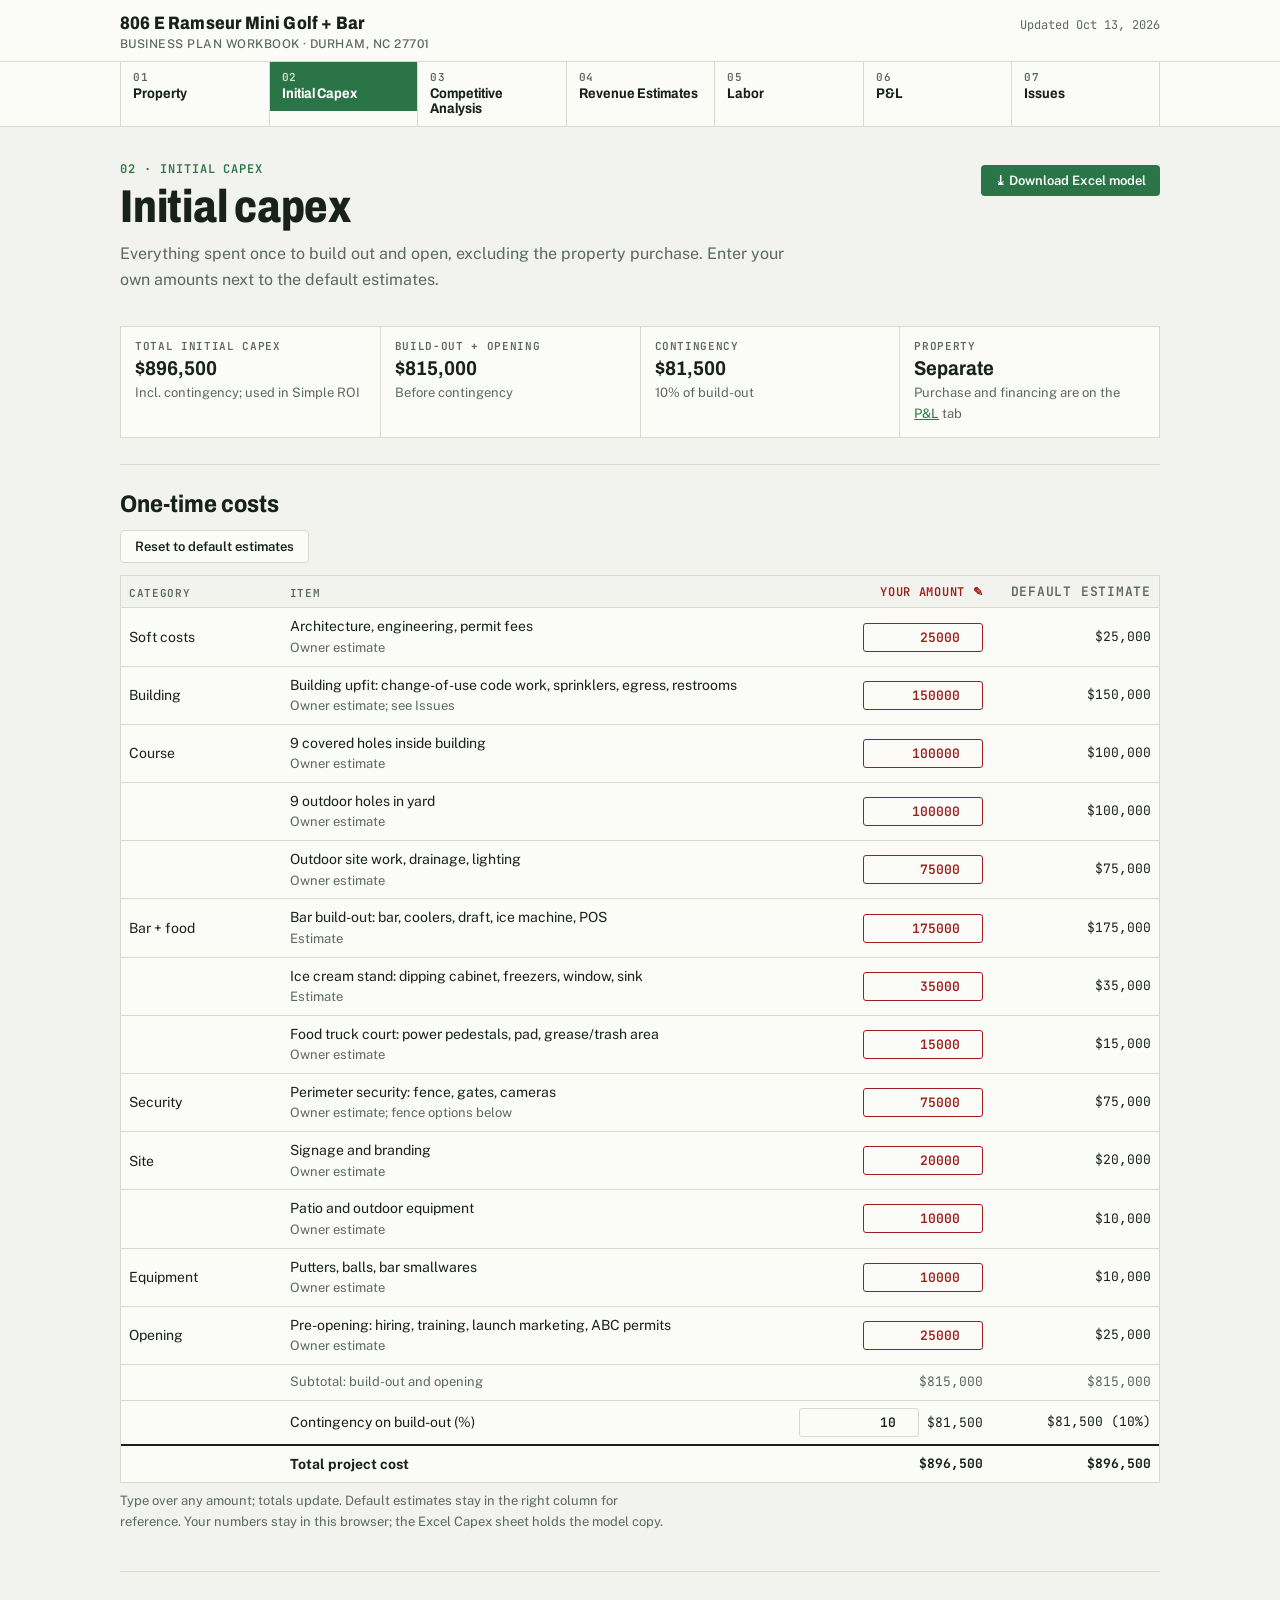
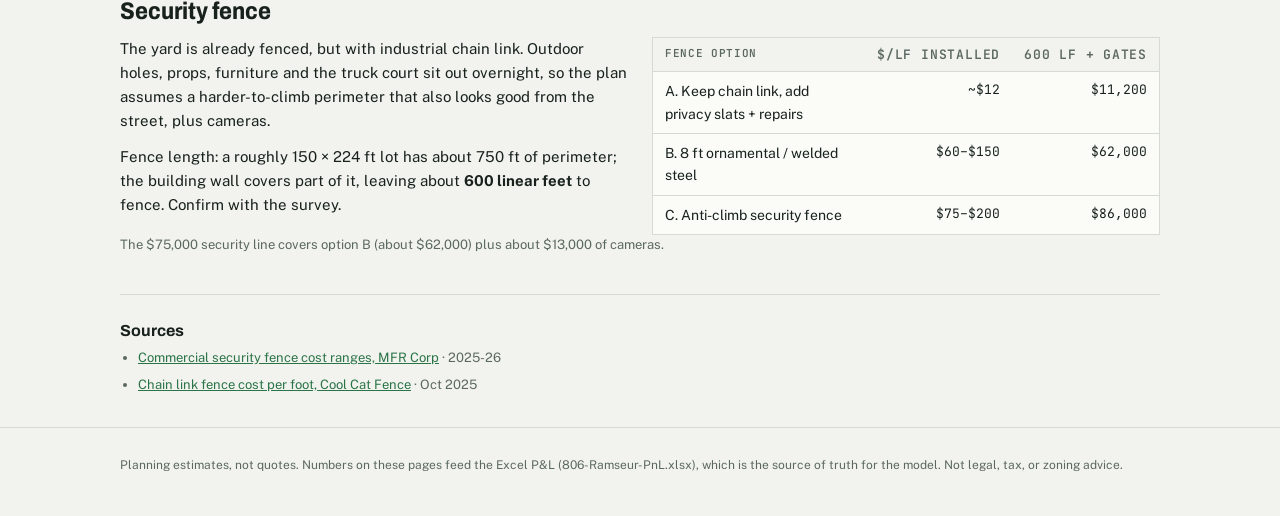
==== commit 42dd7418: "Add files via upload" ====
--- a/capex.html
+++ b/capex.html
@@ -2,13 +2,13 @@
 <header class="mast"><div class="wrap"><div class="brand">806 E Ramseur Mini Golf + Bar<small>Business plan workbook · Durham, NC 27701</small></div><div class="meta">Updated Oct 13, 2026</div></div></header>
 <nav class="card-nav" aria-label="Plan sections"><ol><li><a href="index.html"><span class="no">01</span><span class="nm">Property</span></a></li><li><a href="capex.html" aria-current="page"><span class="no">02</span><span class="nm">Initial Capex</span></a></li><li><a href="competition.html"><span class="no">03</span><span class="nm">Competitive Analysis</span></a></li><li><a href="revenue.html"><span class="no">04</span><span class="nm">Revenue Estimates</span></a></li><li><a href="labor.html"><span class="no">05</span><span class="nm">Labor</span></a></li><li><a href="pnl.html"><span class="no">06</span><span class="nm">P&amp;L</span></a></li><li><a href="issues.html"><span class="no">07</span><span class="nm">Issues</span></a></li></ol></nav>
 <main class="wrap">
-<div class="ph"><a class="xl" href="806-Ramseur-PnL.xlsx" download>⤓ Download Excel model</a><div class="eyebrow">02 · Initial Capex</div><h1>Initial capex</h1><p class="lede">Everything spent once, from purchase through opening day. Enter your own amounts next to the default estimates.</p></div>
+<div class="ph"><a class="xl" href="806-Ramseur-PnL.xlsx" download>⤓ Download Excel model</a><div class="eyebrow">02 · Initial Capex</div><h1>Initial capex</h1><p class="lede">Everything spent once to build out and open, excluding the property purchase. Enter your own amounts next to the default estimates.</p></div>
 
 <section><div class="facts">
-<div class="fact"><div class="k">Total project cost</div><div class="v" id="k_tot"></div><div class="s">Incl. contingency</div></div>
-<div class="fact"><div class="k">Acquisition</div><div class="v" id="k_acq"></div><div class="s">Price, closing, due diligence</div></div>
-<div class="fact"><div class="k">Build-out + opening</div><div class="v" id="k_bld"></div><div class="s" id="k_bld_s"></div></div>
-<div class="fact"><div class="k">Capex excl. purchase price</div><div class="v" id="k_eq"></div><div class="s" id="k_eq_s"></div></div>
+<div class="fact"><div class="k">Total initial capex</div><div class="v" id="k_tot"></div><div class="s">Incl. contingency; used in Simple ROI</div></div>
+<div class="fact"><div class="k">Build-out + opening</div><div class="v" id="k_bld"></div><div class="s">Before contingency</div></div>
+<div class="fact"><div class="k">Contingency</div><div class="v" id="k_acq"></div><div class="s" id="k_bld_s"></div></div>
+<div class="fact"><div class="k">Property</div><div class="v">Separate</div><div class="s">Purchase and financing are on the <a href="pnl.html">P&amp;L</a> tab</div></div>
 </div></section>
 <section><h2>One-time costs</h2>
 <div class="btns" style="margin-bottom:12px"><button type="button" id="reset">Reset to default estimates</button></div>
@@ -32,13 +32,12 @@
 <p class="note">The $75,000 security line covers option B (about $62,000) plus about $13,000 of cameras.</p>
 </section>
 <script>
-const CC={"items": [{"cat": "Acquisition", "item": "Purchase price", "dflt": 1800000, "basis": "Owner target; broker asking $2.2M ($176/SF)"}, {"cat": "Acquisition", "item": "Closing costs (~2%)", "dflt": 36000, "basis": "Legal, title, recording, lender fees"}, {"cat": "Acquisition", "item": "Due diligence: Phase I ESA, survey, inspection, zoning letter", "dflt": 8000, "basis": "Owner estimate"}, {"cat": "Soft costs", "item": "Architecture, engineering, permit fees", "dflt": 25000, "basis": "Owner estimate"}, {"cat": "Building", "item": "Building upfit: change-of-use code work, sprinklers, egress, restrooms", "dflt": 150000, "basis": "Owner estimate; see Issues"}, {"cat": "Course", "item": "9 covered holes inside building", "dflt": 100000, "basis": "Owner estimate"}, {"cat": "Course", "item": "9 outdoor holes in yard", "dflt": 100000, "basis": "Owner estimate"}, {"cat": "Course", "item": "Outdoor site work, drainage, lighting", "dflt": 75000, "basis": "Owner estimate"}, {"cat": "Bar + food", "item": "Bar build-out: bar, coolers, draft, ice machine, POS", "dflt": 175000, "basis": "Estimate"}, {"cat": "Bar + food", "item": "Ice cream stand: dipping cabinet, freezers, window, sink", "dflt": 35000, "basis": "Estimate"}, {"cat": "Bar + food", "item": "Food truck court: power pedestals, pad, grease/trash area", "dflt": 15000, "basis": "Owner estimate"}, {"cat": "Security", "item": "Perimeter security: fence, gates, cameras", "dflt": 75000, "basis": "Owner estimate; fence options below"}, {"cat": "Site", "item": "Signage and branding", "dflt": 20000, "basis": "Owner estimate"}, {"cat": "Site", "item": "Patio and outdoor equipment", "dflt": 10000, "basis": "Owner estimate"}, {"cat": "Equipment", "item": "Putters, balls, bar smallwares", "dflt": 10000, "basis": "Owner estimate"}, {"cat": "Opening", "item": "Pre-opening: hiring, training, launch marketing, ABC permits", "dflt": 25000, "basis": "Owner estimate"}], "cont": 0.1, "debt": 0.7};
+const CC={"items": [{"cat": "Soft costs", "item": "Architecture, engineering, permit fees", "dflt": 25000, "basis": "Owner estimate"}, {"cat": "Building", "item": "Building upfit: change-of-use code work, sprinklers, egress, restrooms", "dflt": 150000, "basis": "Owner estimate; see Issues"}, {"cat": "Course", "item": "9 covered holes inside building", "dflt": 100000, "basis": "Owner estimate"}, {"cat": "Course", "item": "9 outdoor holes in yard", "dflt": 100000, "basis": "Owner estimate"}, {"cat": "Course", "item": "Outdoor site work, drainage, lighting", "dflt": 75000, "basis": "Owner estimate"}, {"cat": "Bar + food", "item": "Bar build-out: bar, coolers, draft, ice machine, POS", "dflt": 175000, "basis": "Estimate"}, {"cat": "Bar + food", "item": "Ice cream stand: dipping cabinet, freezers, window, sink", "dflt": 35000, "basis": "Estimate"}, {"cat": "Bar + food", "item": "Food truck court: power pedestals, pad, grease/trash area", "dflt": 15000, "basis": "Owner estimate"}, {"cat": "Security", "item": "Perimeter security: fence, gates, cameras", "dflt": 75000, "basis": "Owner estimate; fence options below"}, {"cat": "Site", "item": "Signage and branding", "dflt": 20000, "basis": "Owner estimate"}, {"cat": "Site", "item": "Patio and outdoor equipment", "dflt": 10000, "basis": "Owner estimate"}, {"cat": "Equipment", "item": "Putters, balls, bar smallwares", "dflt": 10000, "basis": "Owner estimate"}, {"cat": "Opening", "item": "Pre-opening: hiring, training, launch marketing, ABC permits", "dflt": 25000, "basis": "Owner estimate"}], "cont": 0.1, "debt": 0.7};
 const fmt=v=>'$'+Math.round(v).toLocaleString('en-US');
 let V=CC.items.map(x=>x.dflt),CONT=CC.cont;
-try{const sv=JSON.parse(localStorage.getItem('ramseur-capex'));if(sv&&sv.v&&sv.v.length===V.length){V=sv.v;CONT=sv.c}}catch(e){}
+try{const sv=JSON.parse(localStorage.getItem('ramseur-capex2'));if(sv&&sv.v&&sv.v.length===V.length){V=sv.v;CONT=sv.c}}catch(e){}
 function build(){let h='',cur='';
  CC.items.forEach((x,i)=>{h+=`<tr><td>${x.cat!==cur?x.cat:''}</td><td>${x.item}<div class="note">${x.basis}</div></td><td class="n"><input id="c${i}" type="number" min="0" step="1000" inputmode="decimal" value="${V[i]}" aria-label="${x.item}" style="width:120px;border-color:var(--alert);color:var(--alert)"></td><td class="n">${fmt(x.dflt)}</td></tr>`;cur=x.cat});
- h+=`<tr class="sub"><td></td><td>Subtotal: acquisition</td><td class="n" id="s_acq"></td><td class="n" id="d_acq"></td></tr>`;
  h+=`<tr class="sub"><td></td><td>Subtotal: build-out and opening</td><td class="n" id="s_bld"></td><td class="n" id="d_bld"></td></tr>`;
  h+=`<tr><td></td><td>Contingency on build-out (%)</td><td class="n"><input id="cont" type="number" min="0" step="1" value="${Math.round(CONT*100)}" aria-label="Contingency percent" style="width:120px"> <span id="s_cont"></span></td><td class="n" id="d_cont"></td></tr>`;
  h+=`<tr class="total"><td></td><td>Total project cost</td><td class="n" id="s_tot"></td><td class="n" id="d_tot"></td></tr>`;
@@ -48,11 +47,10 @@
  const a=sum(V,true),b=sum(V,false),c=b*CONT,t=a+b+c;
  const D=CC.items.map(x=>x.dflt),da=sum(D,true),db=sum(D,false),dc=db*CC.cont,dt=da+db+dc;
  const set=(id,v)=>document.getElementById(id).textContent=v;
- set('s_acq',fmt(a));set('s_bld',fmt(b));set('s_cont',fmt(c));set('s_tot',fmt(t));
- set('d_acq',fmt(da));set('d_bld',fmt(db));set('d_cont',fmt(dc)+' ('+Math.round(CC.cont*100)+'%)');set('d_tot',fmt(dt));
- set('k_tot',fmt(t));set('k_acq',fmt(a));set('k_bld',fmt(b+c));set('k_bld_s','Incl. '+Math.round(CONT*100)+'% contingency');
- set('k_eq',fmt(t-V[0]));set('k_eq_s','Used in Simple ROI on the P&L tab');
- try{localStorage.setItem('ramseur-capex',JSON.stringify({v:V,c:CONT}))}catch(e){}}
+ set('s_bld',fmt(b));set('s_cont',fmt(c));set('s_tot',fmt(t));
+ set('d_bld',fmt(db));set('d_cont',fmt(dc)+' ('+Math.round(CC.cont*100)+'%)');set('d_tot',fmt(dt));
+ set('k_tot',fmt(t));set('k_acq',fmt(c));set('k_bld',fmt(b));set('k_bld_s',Math.round(CONT*100)+'% of build-out');
+ try{localStorage.setItem('ramseur-capex2',JSON.stringify({v:V,c:CONT}))}catch(e){}}
 build();calc();
 document.addEventListener('input',e=>{if(e.target.matches('input'))calc()});
 document.getElementById('reset').addEventListener('click',()=>{V=CC.items.map(x=>x.dflt);CONT=CC.cont;build();calc();document.getElementById('cmsg').textContent='Default estimates restored.'});
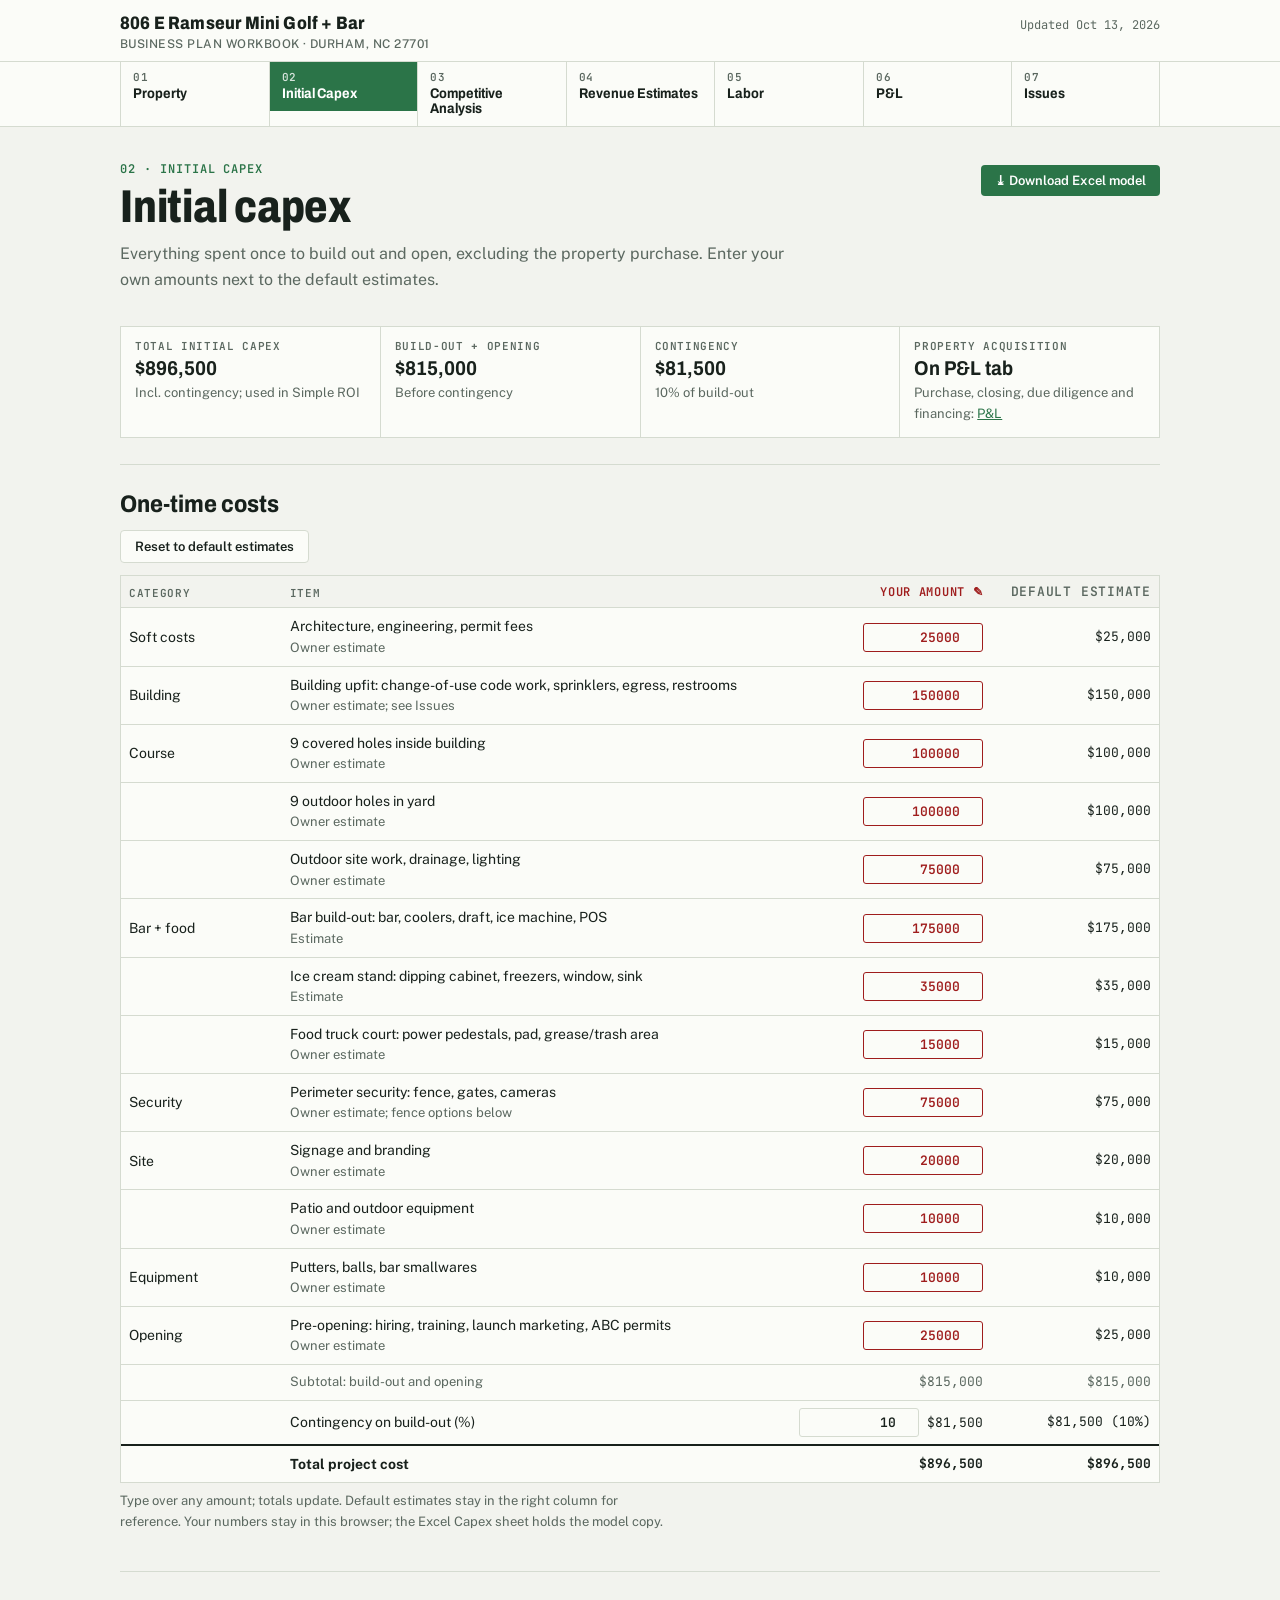
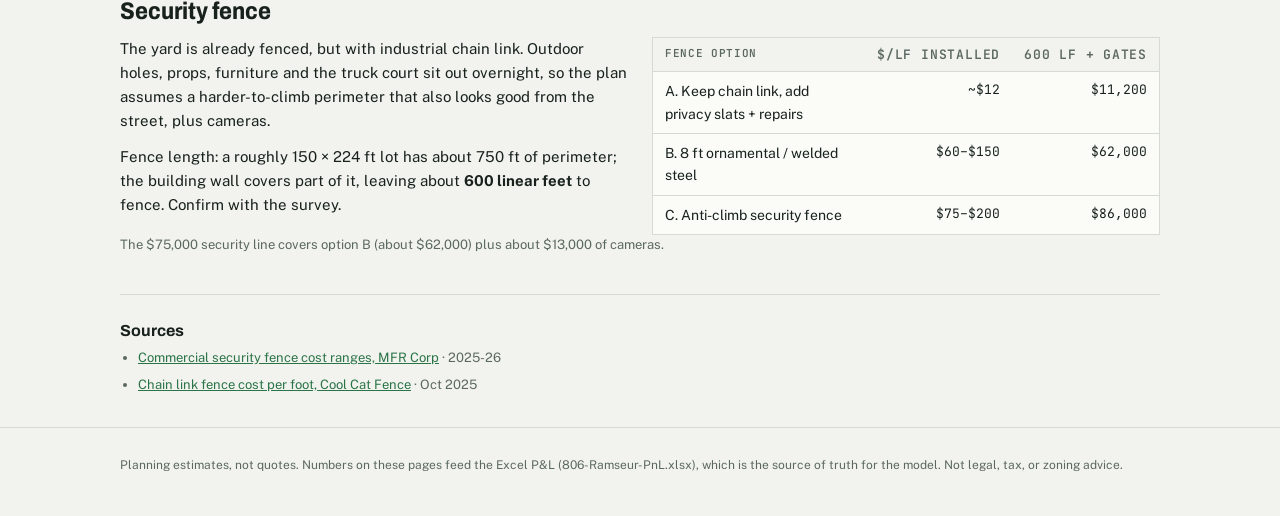
==== commit b7330dcf: "Add files via upload" ====
--- a/capex.html
+++ b/capex.html
@@ -8,7 +8,7 @@
 <div class="fact"><div class="k">Total initial capex</div><div class="v" id="k_tot"></div><div class="s">Incl. contingency; used in Simple ROI</div></div>
 <div class="fact"><div class="k">Build-out + opening</div><div class="v" id="k_bld"></div><div class="s">Before contingency</div></div>
 <div class="fact"><div class="k">Contingency</div><div class="v" id="k_acq"></div><div class="s" id="k_bld_s"></div></div>
-<div class="fact"><div class="k">Property</div><div class="v">Separate</div><div class="s">Purchase and financing are on the <a href="pnl.html">P&amp;L</a> tab</div></div>
+<div class="fact"><div class="k">Property acquisition</div><div class="v">On P&amp;L tab</div><div class="s">Purchase, closing, due diligence and financing: <a href="pnl.html">P&amp;L</a></div></div>
 </div></section>
 <section><h2>One-time costs</h2>
 <div class="btns" style="margin-bottom:12px"><button type="button" id="reset">Reset to default estimates</button></div>
